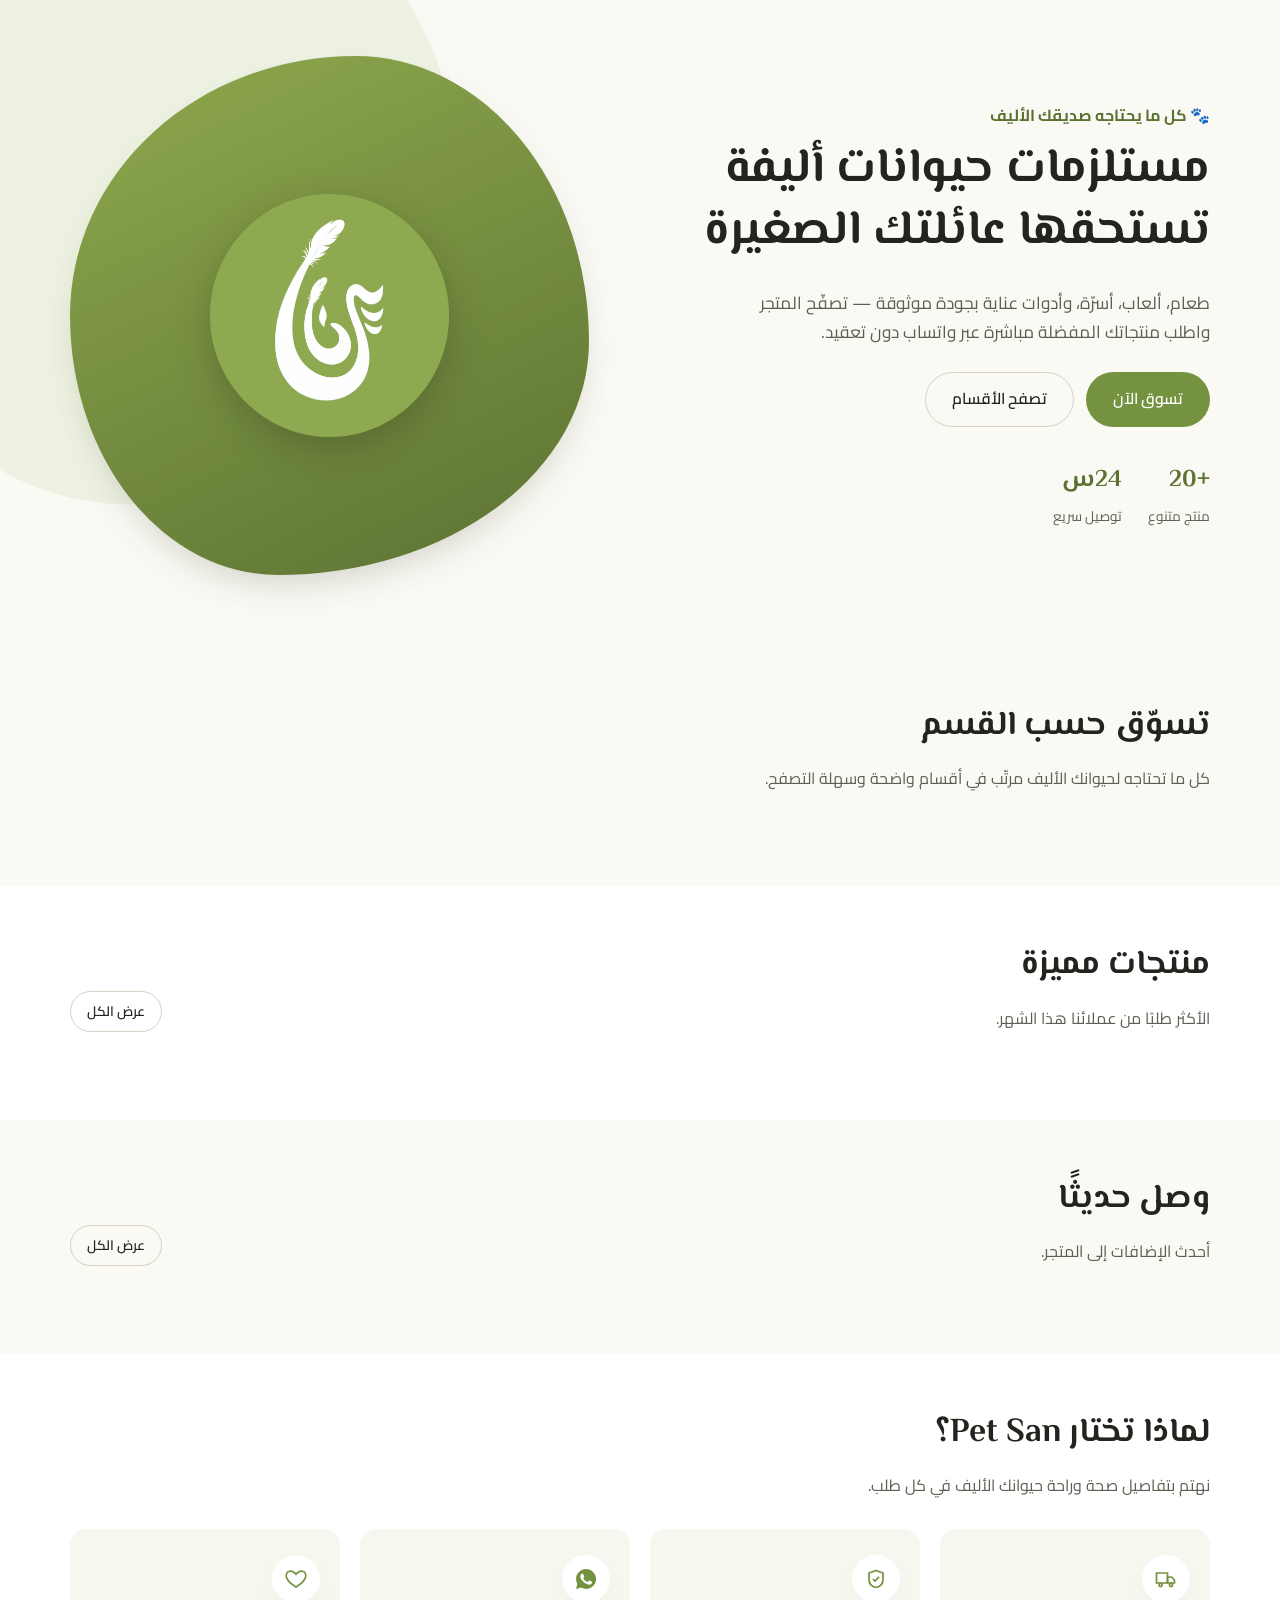
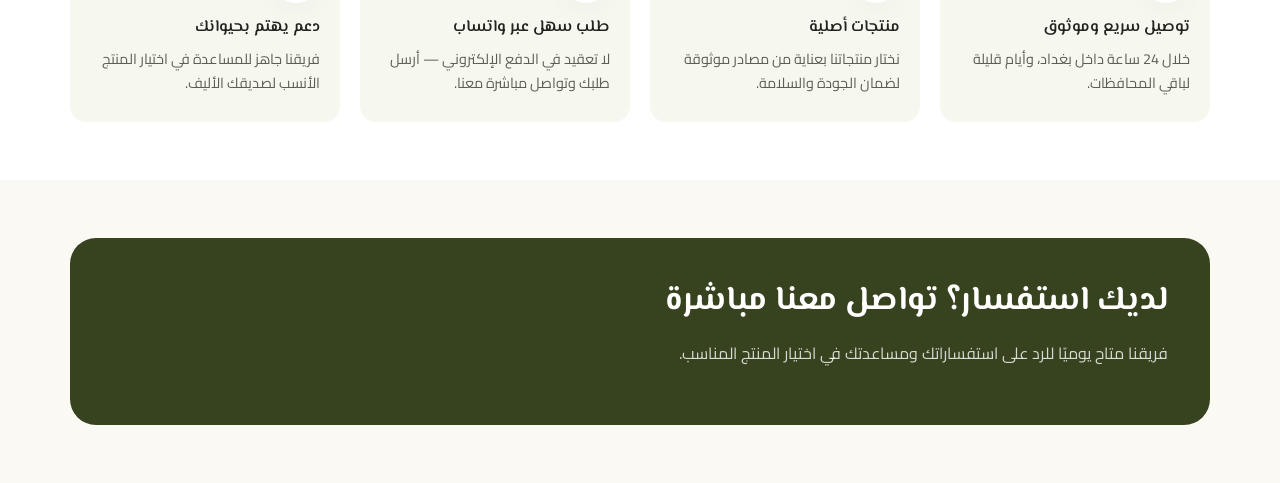
==== index.html @ 56d72797 "Update index.html" ====
<!DOCTYPE html>
<html lang="ar" dir="rtl">
<head>
<meta charset="UTF-8">
<meta name="viewport" content="width=device-width, initial-scale=1.0">
<title>سان ستور | متجر مستلزمات الحيوانات الأليفة</title>
<meta name="description" content="متجر عراقي لمستلزمات القطط والكلاب والطيور والأسماك — طلب سهل عبر واتساب وتوصيل سريع.">
<link rel="icon" href="assets/logo/logo.png">
<link rel="stylesheet" href="css/style.css?v=3">
</head>
<body>

<div id="site-header" data-active="home"></div>

<main>

  <!-- ============ Hero ============ -->
  <section class="hero">
    <div class="hero-blob"></div>
    <div class="container hero-inner">
      <div class="hero-copy">
        <div class="hero-eyebrow-free">🐾 كل ما يحتاجه صديقك الأليف</div>
        <h1>مستلزمات حيوانات أليفة تستحقها عائلتك الصغيرة</h1>
        <p>طعام، ألعاب، أسرّة، وأدوات عناية بجودة موثوقة — تصفّح المتجر واطلب منتجاتك المفضلة مباشرة عبر واتساب دون تعقيد.</p>
        <div class="hero-cta">
          <a href="products.html" class="btn btn-primary">تسوق الآن</a>
          <a href="#categories" class="btn btn-outline">تصفح الأقسام</a>
        </div>
        <div class="hero-trust">
         
          <div><strong>+20</strong><span>منتج متنوع</span></div>
          <div><strong>24س</strong><span>توصيل سريع</span></div>
        </div>
      </div>
       <div class="hero-art">
        <img src="assets/logo/logo.png" alt="شعار سان ستور">
      </div>
    </div>
  </section>


  <!-- ============ Categories ============ -->
  <section class="section" id="categories">
    <div class="container">
      <div class="section-head">
        <div>
          <h2>تسوّق حسب القسم</h2>
          <p>كل ما تحتاجه لحيوانك الأليف مرتّب في أقسام واضحة وسهلة التصفح.</p>
        </div>
      </div>
      <div class="cat-scroller" id="homeCategories"></div>
    </div>
  </section>

  <!-- ============ Featured products ============ -->
  <section class="section section-alt">
    <div class="container">
      <div class="section-head">
        <div>
          <h2>منتجات مميزة</h2>
          <p>الأكثر طلبًا من عملائنا هذا الشهر.</p>
        </div>
        <a href="products.html" class="btn btn-outline btn-sm">عرض الكل</a>
      </div>
      <div class="product-grid" id="featuredGrid"></div>
    </div>
  </section>

  <!-- ============ New products ============ -->
  <section class="section">
    <div class="container">
      <div class="section-head">
        <div>
          <h2>وصل حديثًا</h2>
          <p>أحدث الإضافات إلى المتجر.</p>
        </div>
        <a href="products.html" class="btn btn-outline btn-sm">عرض الكل</a>
      </div>
      <div class="product-grid" id="newGrid"></div>
    </div>
  </section>

  <!-- ============ Why choose us ============ -->
  <section class="section section-alt">
    <div class="container">
      <div class="section-head">
        <div>
          <h2>لماذا تختار Pet San؟</h2>
          <p>نهتم بتفاصيل صحة وراحة حيوانك الأليف في كل طلب.</p>
        </div>
      </div>
      <div class="feature-grid">
        <div class="feature-card">
          <div class="icon">__ICON_TRUCK__</div>
          <h3>توصيل سريع وموثوق</h3>
          <p>خلال 24 ساعة داخل بغداد، وأيام قليلة لباقي المحافظات.</p>
        </div>
        <div class="feature-card">
          <div class="icon">__ICON_SHIELD__</div>
          <h3>منتجات أصلية</h3>
          <p>نختار منتجاتنا بعناية من مصادر موثوقة لضمان الجودة والسلامة.</p>
        </div>
        <div class="feature-card">
          <div class="icon">__ICON_WHATSAPP__</div>
          <h3>طلب سهل عبر واتساب</h3>
          <p>لا تعقيد في الدفع الإلكتروني — أرسل طلبك وتواصل مباشرة معنا.</p>
        </div>
        <div class="feature-card">
          <div class="icon">__ICON_HEART__</div>
          <h3>دعم يهتم بحيوانك</h3>
          <p>فريقنا جاهز للمساعدة في اختيار المنتج الأنسب لصديقك الأليف.</p>
        </div>
      </div>
    </div>
  </section>

  <!-- ============ Contact band ============ -->
  <section class="section">
    <div class="container">
      <div class="contact-band" id="contactBand">
        <div>
          <h2>لديك استفسار؟ تواصل معنا مباشرة</h2>
          <p>فريقنا متاح يوميًا للرد على استفساراتك ومساعدتك في اختيار المنتج المناسب.</p>
        </div>
<div class="social-row" id="homeSocialRow" style="flex-wrap: wrap; justify-content: center; gap: 10px;"></div>      </div>
    </div>
  </section>

</main>

<div id="site-footer"></div>

<script src="js/config.js"></script>
<script src="js/icons.js"></script>
<script src="js/store.js?v=5"></script>
<script src="js/whatsapp.js?v=2"></script>
<script src="js/app.js?v=15"></script>
<script src="js/products.js"></script>
<script>
  // تعبئة أيقونات قسم "لماذا تختار وربيرة" ورابط التواصل السريع
  document.addEventListener("DOMContentLoaded", function () {
    document.querySelector(".feature-grid").innerHTML = document.querySelector(".feature-grid").innerHTML
      .replace("__ICON_TRUCK__", iconSvg("truck"))
      .replace("__ICON_SHIELD__", iconSvg("shield"))
      .replace("__ICON_WHATSAPP__", iconSvg("whatsapp"))
      .replace("__ICON_HEART__", iconSvg("heart"));

    const s = Store.getSettings();
    document.getElementById("homeSocialRow").innerHTML =
      '<a href="https://wa.me/' + whatsappDigitsOnly(s.whatsapp) + '" target="_blank" rel="noopener">' + iconSvg("whatsapp") + "واتساب</a>" +
    '<a href="' + s.instagram + '" target="_blank" rel="noopener">' + iconSvg("instagram") + 'انستقرام</a>' +
'<a href="https://www.tiktok.com/@pet.san1?_r=1&_t=ZS-99pvm9fFrNt" target="_blank" rel="noopener"><svg xmlns="http://www.w3.org/2000/svg" width="18" height="18" viewBox="0 0 448 512" fill="currentColor" style="margin-left: 8px;"><path d="M448,209.91a210.06,210.06,0,0,1-122.77-39.25V349.38A162.55,162.55,0,1,1,185,188.31V278.2a74.62,74.62,0,1,0,52.23,71.18V0l88,0a121.18,121.18,0,0,0,1.86,22.17h0A122.18,122.18,0,0,0,381,102.39a121.43,121.43,0,0,0,67,20.14Z"/></svg>تيك توك</a>';
  });
</script>
</body>
</html>
---- css/style.css ----
/* ==========================================================================
   وربيرة | متجر مستلزمات الحيوانات الأليفة — Stylesheet
   ========================================================================== */

@import url('https://fonts.googleapis.com/css2?family=El+Messiri:wght@400;500;600;700&family=Cairo:wght@400;500;600;700&display=swap');

:root {
  /* Brand palette, drawn from the logo */
  --olive-900: #37421f;
  --olive-700: #5c7233;
  --olive-600: #74923f;
  --olive-500: #8fa94d;
  --olive-400: #a9c06e;
  --olive-100: #eef2e2;
  --olive-50:  #f6f8ef;

  --sand-500: #c99a4b;   /* secondary accent — used sparingly for badges */
  --sand-100: #f7ecd9;

  --cream: #faf9f4;
  --white: #ffffff;

  --ink-900: #22241d;    /* headings / primary text */
  --ink-600: #5c5f52;    /* secondary text */
  --ink-300: #9a9d8f;    /* placeholder / muted */

  --line: #e6e5d8;
  --line-strong: #d3d2c2;

  --danger: #b3492f;
  --danger-bg: #f7e9e4;

  --radius-lg: 26px;
  --radius-md: 16px;
  --radius-sm: 10px;
  --radius-pill: 999px;

  --shadow-soft: 0 10px 30px -18px rgba(34, 36, 29, 0.35);
  --shadow-lift: 0 16px 40px -16px rgba(55, 66, 31, 0.28);

  --font-display: 'El Messiri', 'Tajawal', sans-serif;
  --font-body: 'Cairo', 'Tajawal', sans-serif;

  --container: 1180px;
}

* { box-sizing: border-box; }
html { scroll-behavior: smooth; }

body {
  margin: 0;
  font-family: var(--font-body);
  color: var(--ink-900);
  background: var(--cream);
  line-height: 1.7;
  -webkit-font-smoothing: antialiased;
}

img { max-width: 100%; display: block; }

h1, h2, h3, h4 {
  font-family: var(--font-display);
  color: var(--ink-900);
  margin: 0 0 .5em;
  line-height: 1.3;
}

h1 { font-size: clamp(2rem, 4vw, 3rem); font-weight: 700; }
h2 { font-size: clamp(1.5rem, 3vw, 2.1rem); font-weight: 700; }
h3 { font-size: 1.25rem; font-weight: 600; }

p { margin: 0 0 1em; color: var(--ink-600); }

a { color: inherit; text-decoration: none; }

button { font-family: inherit; cursor: pointer; }

:focus-visible {
  outline: 3px solid var(--olive-400);
  outline-offset: 2px;
}

.container {
  max-width: var(--container);
  margin-inline: auto;
  padding-inline: 20px;
}

.visually-hidden {
  position: absolute; width: 1px; height: 1px;
  overflow: hidden; clip: rect(0 0 0 0); white-space: nowrap;
}

/* ---------- Buttons ---------- */
.btn {
  display: inline-flex; align-items: center; justify-content: center; gap: 8px;
  padding: 13px 26px;
  border-radius: var(--radius-pill);
  border: 1px solid transparent;
  font-weight: 600; font-size: .98rem;
  transition: transform .15s ease, box-shadow .15s ease, background .15s ease;
}
.btn-primary { background: var(--olive-600); color: var(--white); }
.btn-primary:hover { background: var(--olive-700); box-shadow: var(--shadow-lift); transform: translateY(-1px); }
.btn-outline { background: transparent; border-color: var(--line-strong); color: var(--ink-900); }
.btn-outline:hover { border-color: var(--olive-600); color: var(--olive-700); }
.btn-whatsapp { background: var(--ink-900); color: var(--white); }
.btn-whatsapp:hover { background: var(--olive-700); }
.btn-sm { padding: 8px 16px; font-size: .85rem; }
.btn-block { width: 100%; }
.btn:disabled { opacity: .5; cursor: not-allowed; transform: none !important; box-shadow: none !important; }
.btn svg { width: 18px; height: 18px; flex-shrink: 0; }

.btn-icon {
  display: inline-flex; align-items: center; justify-content: center;
  width: 40px; height: 40px; border-radius: 50%;
  background: var(--olive-100); color: var(--olive-700);
  transition: background .15s ease;
}
.btn-icon:hover { background: var(--olive-500); color: var(--white); }
.btn-icon svg { width: 19px; height: 19px; }

/* ---------- Header ---------- */
/* ---------- Header ---------- */
#site-header {
  position: sticky; top: 0; z-index: 50;
}
.site-header {
  background: rgba(250, 249, 244, .92);
  backdrop-filter: blur(8px);
  border-bottom: 1px solid var(--line);
}
.header-inner {
  display: flex; align-items: center; justify-content: space-between;
  padding-block: 14px; gap: 20px;
}
.brand { display: flex; align-items: center; gap: 10px; }
.brand img { width: 44px; height: 44px; border-radius: 50%; }
.brand-name { font-family: var(--font-display); font-size: 1.3rem; font-weight: 700; }
.brand-name span { display: block; font-family: var(--font-body); font-size: .68rem; font-weight: 500; color: var(--ink-600); }

.main-nav { display: flex; align-items: center; gap: 4px; }
.main-nav a {
  padding: 10px 14px; border-radius: var(--radius-pill); font-weight: 600; font-size: .95rem; color: var(--ink-600);
  transition: background .15s ease, color .15s ease;
}
.main-nav a:hover, .main-nav a.active { background: var(--olive-100); color: var(--olive-700); }

.header-actions { display: flex; align-items: center; gap: 8px; }
.cart-link { position: relative; }
.cart-count {
  position: absolute; top: -4px; left: -4px;
  background: var(--sand-500); color: var(--white);
  font-size: .68rem; font-weight: 700; line-height: 1;
  min-width: 18px; height: 18px; border-radius: 50%;
  display: flex; align-items: center; justify-content: center;
  padding: 0 3px;
}
.admin-link { opacity: .55; }
.admin-link:hover { opacity: 1; }

.nav-toggle {
  display: none; width: 42px; height: 42px; border-radius: 50%;
  background: var(--olive-100); border: none; align-items: center; justify-content: center;
}
.nav-toggle svg { width: 20px; height: 20px; color: var(--olive-700); }

/* ---------- Hero ---------- */
.hero {
  position: relative; overflow: hidden;
  padding-block: 56px 72px;
}
.hero-blob {
  position: absolute; inset-inline-end: -12%; top: -18%;
  width: 620px; height: 620px;
  background: var(--olive-100);
  border-radius: 62% 38% 55% 45% / 48% 55% 45% 52%;
  z-index: 0;
}
.hero-inner {
  position: relative; z-index: 1;
  display: grid; grid-template-columns: 1.05fr .95fr; gap: 48px; align-items: center;
}
.hero-eyebrow-free { color: var(--olive-700); font-weight: 700; margin-bottom: 10px; }
.hero-copy p { font-size: 1.08rem; max-width: 46ch; }
.hero-cta { display: flex; gap: 12px; margin-top: 26px; flex-wrap: wrap; }
.hero-trust { display: flex; gap: 26px; margin-top: 34px; flex-wrap: wrap; }
.hero-trust div strong { display: block; font-family: var(--font-display); font-size: 1.5rem; color: var(--olive-700); }
.hero-trust div span { font-size: .85rem; color: var(--ink-600); }

.hero-art {
  position: relative;
  aspect-ratio: 1 / 1;
  border-radius: 55% 45% 60% 40% / 50% 55% 45% 50%;
  background: linear-gradient(155deg, var(--olive-500), var(--olive-700));
  display: flex; align-items: center; justify-content: center;
  box-shadow: var(--shadow-lift);
}
.hero-art img { width: 46%; filter: drop-shadow(0 12px 18px rgba(0,0,0,.18)); }

/* ---------- Section shells ---------- */
.section { padding-block: 58px; }
.section-head {
  display: flex; align-items: flex-end; justify-content: space-between; gap: 20px;
  margin-bottom: 30px; flex-wrap: wrap;
}
.section-head p { margin: 0; max-width: 50ch; }
.section-alt { background: var(--white); }

/* ---------- Category chips ---------- */
.cat-scroller {
  display: flex; gap: 14px; overflow-x: auto; padding-bottom: 6px;
  scrollbar-width: none;
}
.cat-scroller::-webkit-scrollbar { display: none; }
.cat-chip {
  flex: 0 0 auto;
  display: flex; flex-direction: column; align-items: center; gap: 10px;
  width: 118px; padding: 18px 12px;
  background: var(--white); border: 1px solid var(--line); border-radius: var(--radius-md);
  text-align: center; transition: border-color .15s ease, transform .15s ease;
}
.cat-chip:hover { border-color: var(--olive-500); transform: translateY(-2px); }
.cat-chip .cat-icon {
  width: 52px; height: 52px; border-radius: 50%;
  background: var(--olive-100); display: flex; align-items: center; justify-content: center;
}
.cat-chip .cat-icon svg { width: 26px; height: 26px; color: var(--olive-700); }
.cat-chip span.name { font-weight: 600; font-size: .88rem; }

.filter-chip {
  padding: 9px 18px; border-radius: var(--radius-pill); border: 1px solid var(--line-strong);
  background: var(--white); font-weight: 600; font-size: .88rem; color: var(--ink-600);
  white-space: nowrap;
}
.filter-chip.active, .filter-chip:hover { background: var(--olive-600); border-color: var(--olive-600); color: var(--white); }

/* ---------- Product grid & cards ---------- */
.product-grid {
  display: grid; gap: 22px;
  grid-template-columns: repeat(auto-fill, minmax(230px, 1fr));
}
.product-card {
  background: var(--white); border: 1px solid var(--line); border-radius: var(--radius-md);
  overflow: hidden; display: flex; flex-direction: column;
  transition: border-color .15s ease, box-shadow .15s ease;
}
.product-card:hover { border-color: var(--olive-400); box-shadow: var(--shadow-soft); }
.product-media {
  position: relative; aspect-ratio: 4/3; background: var(--olive-50);
  display: flex; align-items: center; justify-content: center; overflow: hidden;
}
.product-media img { width: 100%; height: 100%; object-fit: cover; }
.product-media .placeholder-icon { width: 42%; color: var(--olive-500); }
.badge {
  position: absolute; top: 10px; inset-inline-start: 10px;
  font-size: .72rem; font-weight: 700; padding: 5px 11px; border-radius: var(--radius-pill);
}
.badge-new { background: var(--olive-600); color: var(--white); }
.badge-featured { background: var(--sand-500); color: var(--white); }
.badge-out { position: static; margin-inline-start: 8px; background: var(--danger-bg); color: var(--danger); }

.product-body { padding: 16px; display: flex; flex-direction: column; gap: 8px; flex: 1; }
.product-cat { font-size: .76rem; color: var(--olive-700); font-weight: 700; }
.product-name { font-weight: 700; font-size: 1.02rem; }
.product-name a:hover { color: var(--olive-700); }
.product-desc { font-size: .87rem; color: var(--ink-600); flex: 1; }
.product-foot { display: flex; align-items: center; justify-content: space-between; margin-top: 6px; }
.price { font-family: var(--font-display); font-weight: 700; font-size: 1.15rem; color: var(--ink-900); }
.price small { font-size: .7rem; font-weight: 500; color: var(--ink-600); }
.product-actions { display: flex; gap: 8px; margin-top: 10px; }
.stock-line { font-size: .8rem; color: var(--ink-600); display: flex; align-items: center; gap: 6px; }
.dot { width: 8px; height: 8px; border-radius: 50%; background: var(--olive-500); }
.dot.dot-out { background: var(--danger); }

/* ---------- Why-us / trust ---------- */
.feature-grid { display: grid; grid-template-columns: repeat(4, 1fr); gap: 20px; }
.feature-card {
  background: var(--olive-50); border-radius: var(--radius-md); padding: 26px 20px;
}
.feature-card .icon {
  width: 48px; height: 48px; border-radius: 50%; background: var(--white);
  display: flex; align-items: center; justify-content: center; margin-bottom: 14px;
  box-shadow: var(--shadow-soft);
}
.feature-card .icon svg { width: 24px; height: 24px; color: var(--olive-600); }
.feature-card h3 { font-size: 1.02rem; }
.feature-card p { font-size: .9rem; margin: 0; }

/* ---------- Contact / social band ---------- */
.contact-band {
  background: var(--olive-900); color: var(--white); border-radius: var(--radius-lg);
  padding: 42px; display: grid; grid-template-columns: 1.2fr 1fr; gap: 30px; align-items: center;
}
.contact-band h2, .contact-band p { color: var(--white); }
.contact-band p { color: rgba(255,255,255,.8); }
.social-row { display: flex; gap: 12px; }
.social-row a {
  display: flex; align-items: center; gap: 10px; padding: 12px 20px;
  background: rgba(255,255,255,.12); border-radius: var(--radius-pill); font-weight: 600;
}
.social-row a:hover { background: rgba(255,255,255,.22); }
.social-row svg { width: 20px; height: 20px; }

/* ---------- Footer ---------- */
.site-footer { background: var(--ink-900); color: rgba(255,255,255,.7); padding-block: 50px 24px; margin-top: 60px; }
.footer-grid { display: grid; grid-template-columns: 1.4fr 1fr 1fr 1.2fr; gap: 32px; }
.footer-brand { display: flex; align-items: center; gap: 10px; margin-bottom: 12px; }
.footer-brand img { width: 38px; height: 38px; border-radius: 50%; }
.footer-brand strong { color: var(--white); font-family: var(--font-display); font-size: 1.1rem; }
.site-footer h4 { color: var(--white); font-size: .95rem; margin-bottom: 14px; }
.site-footer ul { list-style: none; margin: 0; padding: 0; display: flex; flex-direction: column; gap: 9px; font-size: .9rem; }
.site-footer ul a:hover { color: var(--white); }
.footer-bottom {
  margin-top: 40px; padding-top: 20px; border-top: 1px solid rgba(255,255,255,.12);
  display: flex; justify-content: space-between; font-size: .82rem; flex-wrap: wrap; gap: 10px;
}

/* ---------- Page header (inner pages) ---------- */
.page-header { padding-block: 40px 20px; }
.page-header p { max-width: 60ch; }
.breadcrumb { font-size: .85rem; color: var(--ink-600); margin-bottom: 10px; }
.breadcrumb a:hover { color: var(--olive-700); }

/* ---------- Shop toolbar ---------- */
.shop-layout { display: grid; grid-template-columns: 260px 1fr; gap: 30px; align-items: start; }
.shop-toolbar {
  display: flex; gap: 12px; margin-bottom: 24px; flex-wrap: wrap; align-items: center;
}
.search-box {
  position: relative; flex: 1; min-width: 220px;
}
.search-box input {
  width: 100%; padding: 12px 44px 12px 16px; border-radius: var(--radius-pill);
  border: 1px solid var(--line-strong); background: var(--white); font-family: inherit; font-size: .92rem;
}
.search-box svg { position: absolute; inset-inline-end: 15px; top: 50%; transform: translateY(-50%); width: 18px; height: 18px; color: var(--ink-300); }
.sort-select {
  padding: 12px 16px; border-radius: var(--radius-pill); border: 1px solid var(--line-strong);
  background: var(--white); font-family: inherit; font-weight: 600; font-size: .88rem;
}
.filter-panel {
  background: var(--white); border: 1px solid var(--line); border-radius: var(--radius-md); padding: 20px;
  display: flex; flex-direction: column; gap: 22px;
}
.filter-panel h4 { font-size: .95rem; margin-bottom: 12px; }
.filter-panel .cat-list { display: flex; flex-direction: column; gap: 6px; }
.filter-panel .cat-list button {
  text-align: start; padding: 9px 12px; border-radius: var(--radius-sm); border: none; background: none;
  font-family: inherit; font-size: .9rem; color: var(--ink-600); font-weight: 600;
}
.filter-panel .cat-list button.active, .filter-panel .cat-list button:hover { background: var(--olive-100); color: var(--olive-700); }
.range-row { display: flex; align-items: center; gap: 8px; }
.range-row input[type="number"] {
  width: 100%; padding: 9px 10px; border-radius: var(--radius-sm); border: 1px solid var(--line-strong); font-family: inherit;
}
.empty-state { text-align: center; padding: 60px 20px; color: var(--ink-600); }
.empty-state svg { width: 60px; height: 60px; color: var(--olive-300, var(--olive-400)); margin-bottom: 14px; }

/* ---------- Product detail ---------- */
.detail-grid { display: grid; grid-template-columns: 1fr 1fr; gap: 46px; align-items: flex-start; }
.detail-media {
  aspect-ratio: 1/1; background: var(--olive-50); border-radius: var(--radius-lg);
  display: flex; align-items: center; justify-content: center; overflow: hidden; position: relative;
}
.detail-media img { width: 100%; height: 100%; object-fit: cover; }
.detail-media .placeholder-icon { width: 34%; color: var(--olive-500); }
.detail-info .product-cat { display: inline-block; background: var(--olive-100); padding: 5px 12px; border-radius: var(--radius-pill); }
.detail-price { font-family: var(--font-display); font-size: 2rem; font-weight: 700; margin-block: 14px; }
.qty-stepper { display: flex; align-items: center; gap: 0; border: 1px solid var(--line-strong); border-radius: var(--radius-pill); width: fit-content; }
.qty-stepper button { width: 42px; height: 42px; background: none; border: none; font-size: 1.2rem; color: var(--olive-700); }
.qty-stepper input { width: 46px; border: none; background: none; text-align: center; font-family: inherit; font-weight: 700; font-size: 1rem; }
.detail-actions { display: flex; gap: 10px; margin-top: 22px; flex-wrap: wrap; }
.detail-meta { margin-top: 26px; border-top: 1px solid var(--line); padding-top: 18px; display: flex; flex-direction: column; gap: 8px; font-size: .92rem; }

/* ---------- Cart ---------- */
.cart-layout { display: grid; grid-template-columns: 1fr 340px; gap: 30px; align-items: flex-start; }
.cart-item {
  display: grid; grid-template-columns: 76px 1fr auto auto; gap: 16px; align-items: center;
  padding: 16px; background: var(--white); border: 1px solid var(--line); border-radius: var(--radius-md); margin-bottom: 14px;
}
.cart-item img, .cart-item .placeholder-icon-wrap { width: 76px; height: 76px; border-radius: var(--radius-sm); object-fit: cover; background: var(--olive-50); display: flex; align-items: center; justify-content: center; }
.cart-item .placeholder-icon-wrap svg { width: 40%; color: var(--olive-500); }
.cart-item h4 { margin: 0 0 4px; font-size: .96rem; }
.cart-item .unit-price { font-size: .85rem; color: var(--ink-600); }
.cart-item .remove-btn { color: var(--danger); font-size: .82rem; font-weight: 600; margin-top: 6px; }
.summary-card { background: var(--white); border: 1px solid var(--line); border-radius: var(--radius-md); padding: 22px; position: sticky; top: 90px; }
.summary-row { display: flex; justify-content: space-between; padding-block: 8px; font-size: .95rem; }
.summary-row.total { border-top: 1px solid var(--line); margin-top: 8px; padding-top: 14px; font-weight: 700; font-size: 1.1rem; }
.summary-row.total span:last-child { font-family: var(--font-display); color: var(--olive-700); }

/* ---------- Forms ---------- */
.form-card { background: var(--white); border: 1px solid var(--line); border-radius: var(--radius-lg); padding: 34px; max-width: 460px; margin-inline: auto; }
.field { margin-bottom: 16px; }
.field label { display: block; font-weight: 600; font-size: .88rem; margin-bottom: 6px; }
.field input, .field select, .field textarea {
  width: 100%; padding: 12px 14px; border-radius: var(--radius-sm); border: 1px solid var(--line-strong);
  font-family: inherit; font-size: .95rem; background: var(--white);
}
.field textarea { resize: vertical; min-height: 90px; }
.field-hint { font-size: .78rem; color: var(--ink-300); margin-top: 4px; }
.form-error { background: var(--danger-bg); color: var(--danger); padding: 10px 14px; border-radius: var(--radius-sm); font-size: .88rem; margin-bottom: 14px; display: none; }
.checkbox-row { display: flex; align-items: center; gap: 8px; }
.checkbox-row input { width: auto; }

/* ---------- Admin ---------- */
.admin-shell { display: grid; grid-template-columns: 240px 1fr; min-height: 100vh; }
.admin-sidebar { background: var(--ink-900); color: rgba(255,255,255,.75); padding: 22px 16px; display: flex; flex-direction: column; }
.admin-sidebar .brand-name, .admin-sidebar .brand-name span { color: var(--white); }
.admin-sidebar .brand { margin-bottom: 30px; padding-inline: 8px; }
.admin-nav { display: flex; flex-direction: column; gap: 4px; flex: 1; }
.admin-nav button, .admin-nav a {
  display: flex; align-items: center; gap: 10px; padding: 11px 14px; border-radius: var(--radius-sm);
  background: none; border: none; color: inherit; font-family: inherit; font-weight: 600; font-size: .92rem; text-align: start;
}
.admin-nav button.active, .admin-nav button:hover, .admin-nav a:hover { background: rgba(255,255,255,.1); color: var(--white); }
.admin-nav svg { width: 18px; height: 18px; }
.admin-logout { margin-top: auto; padding-top: 16px; border-top: 1px solid rgba(255,255,255,.12); }

.admin-main { padding: 30px 34px; }
.admin-topbar { display: flex; align-items: center; justify-content: space-between; margin-bottom: 26px; }
.admin-stats { display: grid; grid-template-columns: repeat(4, 1fr); gap: 18px; margin-bottom: 30px; }
.stat-card { background: var(--white); border: 1px solid var(--line); border-radius: var(--radius-md); padding: 20px; }
.stat-card .num { font-family: var(--font-display); font-size: 1.8rem; font-weight: 700; color: var(--olive-700); }
.stat-card .label { font-size: .85rem; color: var(--ink-600); }

.admin-panel { background: var(--white); border: 1px solid var(--line); border-radius: var(--radius-md); padding: 22px; margin-bottom: 24px; }
.panel-head { display: flex; align-items: center; justify-content: space-between; margin-bottom: 18px; gap: 12px; flex-wrap: wrap; }

.admin-table { width: 100%; border-collapse: collapse; font-size: .9rem; }
.admin-table th, .admin-table td { padding: 12px 10px; text-align: start; border-bottom: 1px solid var(--line); }
.admin-table th { color: var(--ink-600); font-weight: 700; font-size: .8rem; }
.admin-table img { width: 42px; height: 42px; border-radius: 8px; object-fit: cover; background: var(--olive-50); }
.admin-table .row-actions { display: flex; gap: 6px; }
.pill { display: inline-flex; padding: 4px 11px; border-radius: var(--radius-pill); font-size: .75rem; font-weight: 700; }
.pill-ok { background: var(--olive-100); color: var(--olive-700); }
.pill-off { background: var(--danger-bg); color: var(--danger); }

.modal-overlay {
  position: fixed; inset: 0; background: rgba(34,36,29,.5); display: none; align-items: center; justify-content: center;
  padding: 20px; z-index: 100;
}
.modal-overlay.open { display: flex; }
.modal-card {
  background: var(--white); border-radius: var(--radius-lg); padding: 28px; width: 100%; max-width: 520px;
  max-height: 88vh; overflow-y: auto;
}
.modal-head { display: flex; justify-content: space-between; align-items: center; margin-bottom: 18px; }
.close-modal { width: 34px; height: 34px; border-radius: 50%; background: var(--olive-100); border: none; display: flex; align-items: center; justify-content: center; }
.image-upload { display: flex; align-items: center; gap: 14px; }
.image-upload .preview { width: 68px; height: 68px; border-radius: var(--radius-sm); background: var(--olive-50); display: flex; align-items: center; justify-content: center; overflow: hidden; }
.image-upload .preview img { width: 100%; height: 100%; object-fit: cover; }
.image-upload .preview svg { width: 40%; color: var(--olive-500); }

.toast {
  position: fixed; bottom: 26px; left: 50%; transform: translateX(-50%) translateY(12px);
  background: var(--ink-900); color: var(--white); padding: 13px 24px; border-radius: var(--radius-pill);
  font-weight: 600; font-size: .9rem; opacity: 0; pointer-events: none; transition: opacity .2s ease, transform .2s ease;
  z-index: 200; box-shadow: var(--shadow-lift);
}
.toast.show { opacity: 1; transform: translateX(-50%) translateY(0); }

.setup-note {
  background: var(--sand-100); border: 1px solid var(--sand-500); color: var(--olive-900);
  padding: 14px 18px; border-radius: var(--radius-md); font-size: .88rem; margin-bottom: 20px;
}

/* ---------- About page ---------- */
.about-hero { display: grid; grid-template-columns: 1fr 1fr; gap: 40px; align-items: center; }
.value-grid { display: grid; grid-template-columns: repeat(3, 1fr); gap: 20px; }

/* ---------- Mobile ---------- */
@media (max-width: 980px) {
  .hero-inner, .detail-grid, .about-hero { grid-template-columns: 1fr; }
  .hero-art { max-width: 380px; margin-inline: auto; order: -1; }
  .feature-grid { grid-template-columns: repeat(2, 1fr); }
  .contact-band { grid-template-columns: 1fr; padding: 30px; }
  .footer-grid { grid-template-columns: 1fr 1fr; }
  .shop-layout { grid-template-columns: 1fr; }
  .filter-panel { position: static; }
  .cart-layout { grid-template-columns: 1fr; }
  .summary-card { position: static; }
  .admin-shell { grid-template-columns: 1fr; }
  .admin-sidebar { display: none; }
  .admin-sidebar.open { display: flex; position: fixed; inset: 0; z-index: 80; width: 260px; height: 100vh; }
  .admin-stats { grid-template-columns: repeat(2, 1fr); }
  .value-grid { grid-template-columns: 1fr; }
}

@media (max-width: 720px) {
  .main-nav { display: none; }
  .nav-toggle { display: flex; }
  .main-nav.open {
    display: flex; flex-direction: column; position: absolute; top: 100%; inset-inline: 0;
    background: var(--white); border-bottom: 1px solid var(--line); padding: 10px 20px 18px; gap: 4px;
  }
  .header-inner { position: relative; }
  .feature-grid { grid-template-columns: 1fr; }
  .footer-grid { grid-template-columns: 1fr; gap: 26px; }
  .admin-main { padding: 20px 16px; }
  .admin-stats { grid-template-columns: 1fr 1fr; }
  .cart-item { grid-template-columns: 60px 1fr; grid-template-areas: "img name" "img actions"; }
  .cart-item img, .cart-item .placeholder-icon-wrap { grid-area: img; }
  .hero-cta .btn { flex: 1; }
}

/* ---------- Small admin helpers ---------- */
.admin-table-icon {
  width: 42px; height: 42px; border-radius: 8px; background: var(--olive-50);
  display: flex; align-items: center; justify-content: center;
}
.admin-table-icon svg { width: 55%; color: var(--olive-500); }

.icon-picker { display: grid; grid-template-columns: repeat(6, 1fr); gap: 8px; }
.icon-choice { position: relative; cursor: pointer; }
.icon-choice input { position: absolute; opacity: 0; }
.icon-choice span {
  display: flex; align-items: center; justify-content: center; height: 44px;
  border: 1px solid var(--line-strong); border-radius: var(--radius-sm); color: var(--ink-600);
}
.icon-choice span svg { width: 20px; height: 20px; }
.icon-choice input:checked + span { background: var(--olive-600); border-color: var(--olive-600); color: var(--white); }
@media (max-width: 980px) {
  #adminSidebarToggle { display: flex !important; }
}
/* تصغير قسم الشعار في شاشات الهواتف */
@media (max-width: 768px) {
  .hero-art {
    transform: scale(0.6) !important; /* تصغير الحجم بنسبة 40% */
    margin-top: -50px !important; /* سحب العناصر لتقليل الفراغ من الأعلى */
    margin-bottom: -50px !important; /* سحب العناصر لتقليل الفراغ من الأسفل */
  }
}
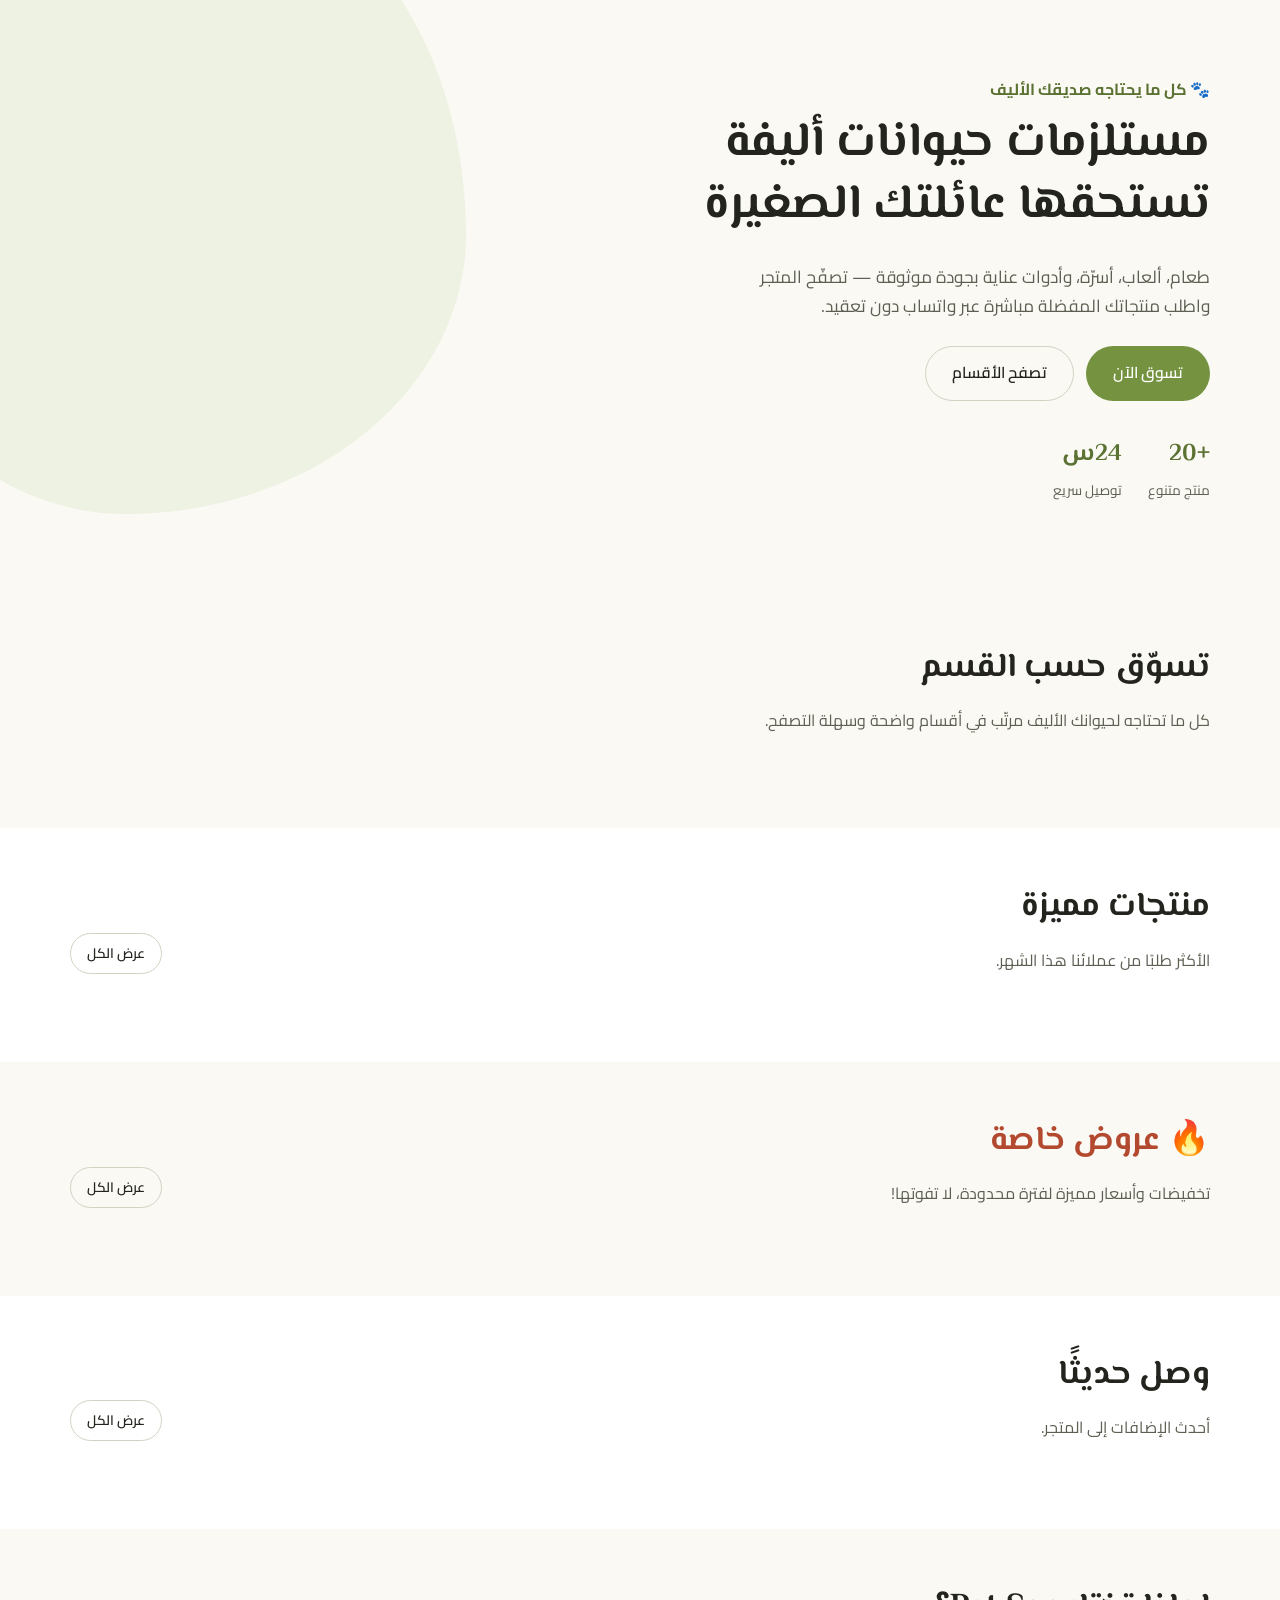
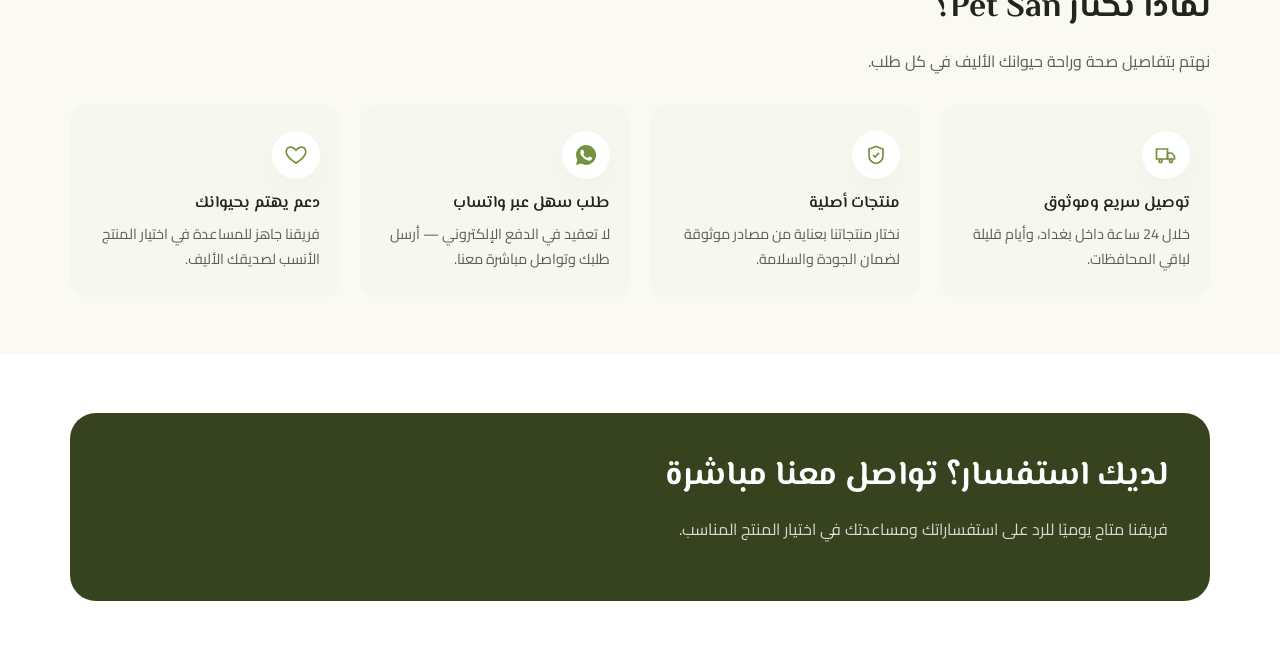
==== commit d9ea7dfa: "Add files via upload" ====
--- a/index.html
+++ b/index.html
@@ -1,20 +1,89 @@
 <!DOCTYPE html>
 <html lang="ar" dir="rtl">
 <head>
-<meta charset="UTF-8">
-<meta name="viewport" content="width=device-width, initial-scale=1.0">
-<title>سان ستور | متجر مستلزمات الحيوانات الأليفة</title>
-<meta name="description" content="متجر عراقي لمستلزمات القطط والكلاب والطيور والأسماك — طلب سهل عبر واتساب وتوصيل سريع.">
-<link rel="icon" href="assets/logo/logo.png">
-<link rel="stylesheet" href="css/style.css?v=3">
+  <meta name="viewport" content="width=device-width, initial-scale=1.0">
+  <meta charset="UTF-8">
+  <meta http-equiv="Cache-Control" content="no-cache, no-store, must-revalidate">
+  <meta http-equiv="Pragma" content="no-cache">
+  <meta http-equiv="Expires" content="0">
+  <title>سان ستور | متجر مستلزمات الحيوانات الأليفة</title>
+  <meta name="description" content="متجر عراقي لمستلزمات القطط والكلاب والطيور والأسماك — طلب سهل عبر واتساب وتوصيل سريع.">
+  <link rel="icon" href="assets/logo/logo.png">
+  <link rel="stylesheet" href="css/style.css?v=9">
+<style>
+  /* === التعديلات الجديدة === */
+  .product-media img, .product-media { border-radius: 12px !important; }
+  .product-card { border-radius: 14px !important; }
+
+  .hero-art { background: none !important; box-shadow: none !important; border-radius: 0 !important; }
+  .ads-slider-container {
+      position: relative; width: 100%; aspect-ratio: 16 / 9;
+      border-radius: var(--radius-lg, 16px); overflow: hidden;
+      box-shadow: var(--shadow-lift); background: var(--olive-50); display: flex;
+  }
+  .ads-slider-track { display: flex; width: 100%; height: 100%; transition: transform 0.4s ease-in-out; }
+  .ad-slide { flex: 0 0 100%; width: 100%; height: 100%; position: relative; }
+  .ad-slide img { width: 100%; height: 100%; object-fit: cover; }
+  .ads-dots { position: absolute; bottom: 12px; left: 50%; transform: translateX(-50%); display: flex; gap: 6px; z-index: 10; }
+  .ad-dot { width: 8px; height: 8px; border-radius: 50%; background: rgba(255,255,255,0.5); cursor: pointer; transition: background 0.3s, transform 0.3s; }
+  .ad-dot.active { background: var(--white, #fff); transform: scale(1.3); }
+  
+  .hero-art-default { position: relative; aspect-ratio: 1 / 1; border-radius: 55% 45% 60% 40% / 50% 55% 45% 50%; background: linear-gradient(155deg, var(--olive-500), var(--olive-700)); display: flex; align-items: center; justify-content: center; box-shadow: var(--shadow-lift); }
+  .hero-art-default img { width: 46%; filter: drop-shadow(0 12px 18px rgba(0,0,0,.18)); }
+
+  @media (max-width: 768px) {
+    .section { padding-block: 14px !important; }
+    .hero { padding-block: 16px 20px !important; }
+    .section-head { margin-bottom: 10px !important; }
+
+    .product-media {
+        aspect-ratio: 1 / 1 !important;
+        background: transparent !important;
+        margin-bottom: 6px !important;
+    }
+    .product-media img {
+        object-fit: contain !important;
+        padding: 4px !important;
+    }
+
+    .cat-chip { width: 95px !important; padding: 12px 8px !important; gap: 6px !important; }
+    .cat-chip .cat-icon { width: 62px !important; height: 62px !important; }
+    .cat-chip .cat-icon svg { width: 30px !important; height: 30px !important; }
+    .cat-chip span.name { font-size: 0.95rem !important; font-weight: 700 !important; }
+
+    .feature-grid { grid-template-columns: repeat(2, 1fr) !important; gap: 10px !important; }
+    .feature-grid h3 { font-size: 13px !important; margin-bottom: 5px !important; }
+    .feature-grid p { font-size: 11px !important; }
+    
+    .product-grid {
+      display: flex !important; flex-wrap: nowrap !important; overflow-x: auto !important; scroll-snap-type: x mandatory !important; scroll-behavior: smooth !important; padding-bottom: 15px !important; -webkit-overflow-scrolling: touch !important; scrollbar-width: none !important; 
+            align-items: stretch !important; /* توحيد ارتفاع البطاقات */
+      gap: 10px !important;
+    }
+    .product-grid::-webkit-scrollbar { display: none !important; }
+    
+    .product-grid .product-card {
+      flex: 0 0 calc(50% - 5px) !important;
+      max-width: none !important;
+      scroll-snap-align: start !important;
+      margin-left: 0 !important;
+      display: block !important; /* إلغاء الفليكس الداخلي لتبقى مضغوطة */
+      height: auto !important;
+    }
+    
+    #shopGrid { display: grid !important; grid-template-columns: repeat(2, 1fr) !important; gap: 10px !important; align-items: flex-start !important; }
+    #shopGrid .product-card { flex: unset !important; margin-left: 0 !important; max-width: none !important; height: auto !important; display: block !important; }
+
+    .product-card { min-width: 0 !important; padding: 8px !important; }
+    .product-card .product-desc { display: none !important; } 
+  }
+</style>
 </head>
 <body>
 
 <div id="site-header" data-active="home"></div>
 
 <main>
-
-  <!-- ============ Hero ============ -->
   <section class="hero">
     <div class="hero-blob"></div>
     <div class="container hero-inner">
@@ -27,19 +96,14 @@
           <a href="#categories" class="btn btn-outline">تصفح الأقسام</a>
         </div>
         <div class="hero-trust">
-         
           <div><strong>+20</strong><span>منتج متنوع</span></div>
           <div><strong>24س</strong><span>توصيل سريع</span></div>
         </div>
       </div>
-       <div class="hero-art">
-        <img src="assets/logo/logo.png" alt="شعار سان ستور">
-      </div>
-    </div>
-  </section>
-
-
-  <!-- ============ Categories ============ -->
+       <div class="hero-art" id="heroAdsContainer"></div>
+    </div>
+  </section>
+
   <section class="section" id="categories">
     <div class="container">
       <div class="section-head">
@@ -52,7 +116,6 @@
     </div>
   </section>
 
-  <!-- ============ Featured products ============ -->
   <section class="section section-alt">
     <div class="container">
       <div class="section-head">
@@ -60,28 +123,39 @@
           <h2>منتجات مميزة</h2>
           <p>الأكثر طلبًا من عملائنا هذا الشهر.</p>
         </div>
-        <a href="products.html" class="btn btn-outline btn-sm">عرض الكل</a>
+        <a href="products.html?filter=featured" class="btn btn-outline btn-sm">عرض الكل</a>
       </div>
       <div class="product-grid" id="featuredGrid"></div>
     </div>
   </section>
 
-  <!-- ============ New products ============ -->
   <section class="section">
+    <div class="container">
+      <div class="section-head">
+        <div>
+          <h2 style="color: var(--danger);">🔥 عروض خاصة</h2>
+          <p>تخفيضات وأسعار مميزة لفترة محدودة، لا تفوتها!</p>
+        </div>
+        <a href="products.html?filter=offer" class="btn btn-outline btn-sm">عرض الكل</a>
+      </div>
+      <div class="product-grid" id="offerGrid"></div>
+    </div>
+  </section>
+
+  <section class="section section-alt">
     <div class="container">
       <div class="section-head">
         <div>
           <h2>وصل حديثًا</h2>
           <p>أحدث الإضافات إلى المتجر.</p>
         </div>
-        <a href="products.html" class="btn btn-outline btn-sm">عرض الكل</a>
+        <a href="products.html?filter=new" class="btn btn-outline btn-sm">عرض الكل</a>
       </div>
       <div class="product-grid" id="newGrid"></div>
     </div>
   </section>
 
-  <!-- ============ Why choose us ============ -->
-  <section class="section section-alt">
+  <section class="section">
     <div class="container">
       <div class="section-head">
         <div>
@@ -114,30 +188,28 @@
     </div>
   </section>
 
-  <!-- ============ Contact band ============ -->
-  <section class="section">
+  <section class="section section-alt">
     <div class="container">
       <div class="contact-band" id="contactBand">
         <div>
           <h2>لديك استفسار؟ تواصل معنا مباشرة</h2>
           <p>فريقنا متاح يوميًا للرد على استفساراتك ومساعدتك في اختيار المنتج المناسب.</p>
         </div>
-<div class="social-row" id="homeSocialRow" style="flex-wrap: wrap; justify-content: center; gap: 10px;"></div>      </div>
-    </div>
-  </section>
-
+        <div class="social-row" id="homeSocialRow" style="flex-wrap: wrap; justify-content: center; gap: 10px;"></div>
+      </div>
+    </div>
+  </section>
 </main>
 
 <div id="site-footer"></div>
 
-<script src="js/config.js"></script>
-<script src="js/icons.js"></script>
-<script src="js/store.js?v=5"></script>
-<script src="js/whatsapp.js?v=2"></script>
-<script src="js/app.js?v=15"></script>
-<script src="js/products.js"></script>
+<script src="js/config.js?v=23"></script>
+<script src="js/icons.js?v=23"></script>
+<script src="js/store.js?v=23"></script>
+<script src="js/whatsapp.js?v=23"></script>
+<script src="js/app.js?v=23"></script>
+<script src="js/products.js?v=23"></script>
 <script>
-  // تعبئة أيقونات قسم "لماذا تختار وربيرة" ورابط التواصل السريع
   document.addEventListener("DOMContentLoaded", function () {
     document.querySelector(".feature-grid").innerHTML = document.querySelector(".feature-grid").innerHTML
       .replace("__ICON_TRUCK__", iconSvg("truck"))
@@ -148,8 +220,56 @@
     const s = Store.getSettings();
     document.getElementById("homeSocialRow").innerHTML =
       '<a href="https://wa.me/' + whatsappDigitsOnly(s.whatsapp) + '" target="_blank" rel="noopener">' + iconSvg("whatsapp") + "واتساب</a>" +
-    '<a href="' + s.instagram + '" target="_blank" rel="noopener">' + iconSvg("instagram") + 'انستقرام</a>' +
-'<a href="https://www.tiktok.com/@pet.san1?_r=1&_t=ZS-99pvm9fFrNt" target="_blank" rel="noopener"><svg xmlns="http://www.w3.org/2000/svg" width="18" height="18" viewBox="0 0 448 512" fill="currentColor" style="margin-left: 8px;"><path d="M448,209.91a210.06,210.06,0,0,1-122.77-39.25V349.38A162.55,162.55,0,1,1,185,188.31V278.2a74.62,74.62,0,1,0,52.23,71.18V0l88,0a121.18,121.18,0,0,0,1.86,22.17h0A122.18,122.18,0,0,0,381,102.39a121.43,121.43,0,0,0,67,20.14Z"/></svg>تيك توك</a>';
+      '<a href="' + s.instagram + '" target="_blank" rel="noopener">' + iconSvg("instagram") + 'انستقرام</a>' +
+      '<a href="https://www.tiktok.com/@pet.san1?_r=1&_t=ZS-99pvm9fFrNt" target="_blank" rel="noopener"><svg xmlns="http://www.w3.org/2000/svg" width="18" height="18" viewBox="0 0 448 512" fill="currentColor" style="margin-left: 8px;"><path d="M448,209.91a210.06,210.06,0,0,1-122.77-39.25V349.38A162.55,162.55,0,1,1,185,188.31V278.2a74.62,74.62,0,1,0,52.23,71.18V0l88,0a121.18,121.18,0,0,0,1.86,22.17h0A122.18,122.18,0,0,0,381,102.39a121.43,121.43,0,0,0,67,20.14Z"/></svg>تيك توك</a>';
+
+    const ads = Store.getAds().sort((a, b) => (a.order || 0) - (b.order || 0));
+    const heroArt = document.getElementById("heroAdsContainer");
+    
+    if (ads.length > 0) {
+        let trackHtml = '<div class="ads-slider-container"><div class="ads-slider-track" id="adsTrack">';
+        let dotsHtml = '<div class="ads-dots">';
+        
+        ads.forEach((ad, index) => {
+            const imgWrap = ad.link ? `<a href="${ad.link}" target="_blank" style="display:block;width:100%;height:100%;"><img src="${ad.image}"></a>` : `<img src="${ad.image}">`;
+            trackHtml += `<div class="ad-slide" data-index="${index}">${imgWrap}</div>`;
+            dotsHtml += `<div class="ad-dot ${index === 0 ? 'active' : ''}" data-target="${index}"></div>`;
+        });
+        
+        trackHtml += '</div>' + dotsHtml + '</div></div>';
+        heroArt.innerHTML = trackHtml;
+        
+        const track = document.getElementById("adsTrack");
+        const dots = document.querySelectorAll(".ad-dot");
+        let currentIndex = 0, slideInterval;
+        
+        function goToSlide(index) {
+            if(index < 0) index = ads.length - 1;
+            if(index >= ads.length) index = 0;
+            currentIndex = index;
+            track.style.transform = `translateX(${currentIndex * 100}%)`;
+            dots.forEach(d => d.classList.remove('active'));
+            if(dots[currentIndex]) dots[currentIndex].classList.add('active');
+        }
+        
+        function nextSlide() { goToSlide(currentIndex + 1); }
+        function startAutoSlide() { slideInterval = setInterval(nextSlide, 3500); }
+        function stopAutoSlide() { clearInterval(slideInterval); }
+        
+        dots.forEach(dot => {
+            dot.addEventListener("click", function() { stopAutoSlide(); goToSlide(parseInt(this.dataset.target)); startAutoSlide(); });
+        });
+        
+        startAutoSlide();
+        
+        let startX = 0, endX = 0;
+        track.addEventListener('touchstart', e => { stopAutoSlide(); startX = e.changedTouches[0].screenX; });
+        track.addEventListener('touchend', e => { 
+            endX = e.changedTouches[0].screenX; 
+            if (startX - endX > 50) nextSlide(); else if (endX - startX > 50) goToSlide(currentIndex - 1);
+            startAutoSlide();
+        });
+    } else { heroArt.innerHTML = '<div class="hero-art-default"><img src="assets/logo/logo.png" alt="شعار سان ستور"></div>'; }
   });
 </script>
 </body>
--- a/css/style.css
+++ b/css/style.css
@@ -26,6 +26,7 @@
 
   --line: #e6e5d8;
   --line-strong: #d3d2c2;
+  --border-table: #e2e8f0; /* لون مخصص لجداول لوحة التحكم */
 
   --danger: #b3492f;
   --danger-bg: #f7e9e4;
@@ -118,9 +119,9 @@
   transition: background .15s ease;
 }
 .btn-icon:hover { background: var(--olive-500); color: var(--white); }
+
 .btn-icon svg { width: 19px; height: 19px; }
 
-/* ---------- Header ---------- */
 /* ---------- Header ---------- */
 #site-header {
   position: sticky; top: 0; z-index: 50;
@@ -168,7 +169,7 @@
 /* ---------- Hero ---------- */
 .hero {
   position: relative; overflow: hidden;
-  padding-block: 56px 72px;
+  padding-block: 30px 40px; /* مساحات أقل وأكثر احترافية */
 }
 .hero-blob {
   position: absolute; inset-inline-end: -12%; top: -18%;
@@ -237,8 +238,8 @@
 
 /* ---------- Product grid & cards ---------- */
 .product-grid {
-  display: grid; gap: 22px;
-  grid-template-columns: repeat(auto-fill, minmax(230px, 1fr));
+  display: grid; gap: 16px;
+  grid-template-columns: repeat(auto-fill, minmax(170px, 1fr)); /* تصغير الحد الأدنى للعرض لزيادة عدد الأعمدة */
 }
 .product-card {
   background: var(--white); border: 1px solid var(--line); border-radius: var(--radius-md);
@@ -262,11 +263,15 @@
 
 .product-body { padding: 16px; display: flex; flex-direction: column; gap: 8px; flex: 1; }
 .product-cat { font-size: .76rem; color: var(--olive-700); font-weight: 700; }
-.product-name { font-weight: 700; font-size: 1.02rem; }
+.product-name {
+  font-weight: 700; font-size: 1.02rem;
+  display: -webkit-box; -webkit-line-clamp: 2; -webkit-box-orient: vertical;
+  overflow: hidden; min-height: 2.8em;
+}
 .product-name a:hover { color: var(--olive-700); }
 .product-desc { font-size: .87rem; color: var(--ink-600); flex: 1; }
 .product-foot { display: flex; align-items: center; justify-content: space-between; margin-top: 6px; }
-.price { font-family: var(--font-display); font-weight: 700; font-size: 1.15rem; color: var(--ink-900); }
+.price { font-family: var(--font-display); font-weight: 700; font-size: 1.15rem; color: var(--olive-700); }
 .price small { font-size: .7rem; font-weight: 500; color: var(--ink-600); }
 .product-actions { display: flex; gap: 8px; margin-top: 10px; }
 .stock-line { font-size: .8rem; color: var(--ink-600); display: flex; align-items: center; gap: 6px; }
@@ -427,23 +432,69 @@
 .admin-panel { background: var(--white); border: 1px solid var(--line); border-radius: var(--radius-md); padding: 22px; margin-bottom: 24px; }
 .panel-head { display: flex; align-items: center; justify-content: space-between; margin-bottom: 18px; gap: 12px; flex-wrap: wrap; }
 
-.admin-table { width: 100%; border-collapse: collapse; font-size: .9rem; }
-.admin-table th, .admin-table td { padding: 12px 10px; text-align: start; border-bottom: 1px solid var(--line); }
+/* -- تحسين جداول الإدارة وحل مشكلة الخطوط المتقطعة -- */
+.admin-table { 
+    width: 100%; 
+    border-collapse: collapse; 
+    border-spacing: 0;
+    font-size: .9rem; 
+}
+.admin-table th, .admin-table td { 
+    padding: 12px 10px; 
+    text-align: start; 
+    border-bottom: 1px solid var(--border-table); 
+}
 .admin-table th { color: var(--ink-600); font-weight: 700; font-size: .8rem; }
 .admin-table img { width: 42px; height: 42px; border-radius: 8px; object-fit: cover; background: var(--olive-50); }
-.admin-table .row-actions { display: flex; gap: 6px; }
+
+/* -- تحسين أزرار الإجراءات (تعديل/حذف) -- */
+.admin-table .row-actions { 
+    display: flex; 
+    gap: 8px; 
+    align-items: center;
+}
+.row-actions .btn-icon {
+    width: 38px;
+    height: 38px;
+    display: flex;
+    align-items: center;
+    justify-content: center;
+    border-radius: 8px;
+    border: 1px solid var(--line);
+    background-color: var(--white);
+    padding: 0;
+}
+.row-actions .btn-icon svg {
+    width: 20px;
+    height: 20px;
+    stroke-width: 2.2; /* يعالج مشكلة الخطوط المتقطعة للأيقونات */
+    stroke: currentColor;
+    fill: none;
+}
+.row-actions .btn-icon[title="حذف"] {
+    color: var(--danger);
+    background-color: var(--danger-bg);
+    border-color: #fecaca;
+}
+.row-actions .btn-icon[title="تعديل"] {
+    color: #3b82f6;
+    background-color: #eff6ff;
+    border-color: #bfdbfe;
+}
+
 .pill { display: inline-flex; padding: 4px 11px; border-radius: var(--radius-pill); font-size: .75rem; font-weight: 700; }
 .pill-ok { background: var(--olive-100); color: var(--olive-700); }
 .pill-off { background: var(--danger-bg); color: var(--danger); }
 
+/* -- النوافذ المنبثقة (المنتجات / الأقسام) وتوسيطها في كل الشاشات -- */
 .modal-overlay {
   position: fixed; inset: 0; background: rgba(34,36,29,.5); display: none; align-items: center; justify-content: center;
-  padding: 20px; z-index: 100;
+  padding: 15px; z-index: 100;
 }
 .modal-overlay.open { display: flex; }
 .modal-card {
-  background: var(--white); border-radius: var(--radius-lg); padding: 28px; width: 100%; max-width: 520px;
-  max-height: 88vh; overflow-y: auto;
+  background: var(--white); border-radius: var(--radius-lg); padding: 28px; width: 100%; max-width: 500px;
+  max-height: 90vh; overflow-y: auto; position: relative; margin: auto; box-sizing: border-box;
 }
 .modal-head { display: flex; justify-content: space-between; align-items: center; margin-bottom: 18px; }
 .close-modal { width: 34px; height: 34px; border-radius: 50%; background: var(--olive-100); border: none; display: flex; align-items: center; justify-content: center; }
@@ -469,11 +520,30 @@
 .about-hero { display: grid; grid-template-columns: 1fr 1fr; gap: 40px; align-items: center; }
 .value-grid { display: grid; grid-template-columns: repeat(3, 1fr); gap: 20px; }
 
-/* ---------- Mobile ---------- */
+/* ---------- Small admin helpers ---------- */
+.admin-table-icon {
+  width: 42px; height: 42px; border-radius: 8px; background: var(--olive-50);
+  display: flex; align-items: center; justify-content: center;
+}
+.admin-table-icon svg { width: 55%; color: var(--olive-500); }
+
+.icon-picker { display: grid; grid-template-columns: repeat(6, 1fr); gap: 8px; }
+.icon-choice { position: relative; cursor: pointer; }
+.icon-choice input { position: absolute; opacity: 0; }
+.icon-choice span {
+  display: flex; align-items: center; justify-content: center; height: 44px;
+  border: 1px solid var(--line-strong); border-radius: var(--radius-sm); color: var(--ink-600);
+}
+.icon-choice span svg { width: 20px; height: 20px; }
+.icon-choice input:checked + span { background: var(--olive-600); border-color: var(--olive-600); color: var(--white); }
+
+/* ==========================================================================
+   Mobile & Responsive (تم تجميعها هنا لضمان عملها بشكل مثالي)
+   ========================================================================== */
+
 @media (max-width: 980px) {
   .hero-inner, .detail-grid, .about-hero { grid-template-columns: 1fr; }
-  .hero-art { max-width: 380px; margin-inline: auto; order: -1; }
-  .feature-grid { grid-template-columns: repeat(2, 1fr); }
+.hero-art { max-width: 220px; margin-inline: auto; order: -1; margin-bottom: 20px; }  .feature-grid { grid-template-columns: repeat(2, 1fr); }
   .contact-band { grid-template-columns: 1fr; padding: 30px; }
   .footer-grid { grid-template-columns: 1fr 1fr; }
   .shop-layout { grid-template-columns: 1fr; }
@@ -485,6 +555,43 @@
   .admin-sidebar.open { display: flex; position: fixed; inset: 0; z-index: 80; width: 260px; height: 100vh; }
   .admin-stats { grid-template-columns: repeat(2, 1fr); }
   .value-grid { grid-template-columns: 1fr; }
+  #adminSidebarToggle { display: flex !important; }
+}
+
+@media (max-width: 768px) {
+  .hero-art {
+    max-width: 100%; /* السماح للإعلان بأخذ العرض الكامل للشاشة */
+    width: 100%;
+    margin-top: 10px;
+    margin-bottom: 15px;
+    transform: none;
+    aspect-ratio: auto; /* إلغاء التقييد المربع للإعلانات */
+  }
+
+  .hero-art-default {
+    max-width: 160px; /* الحفاظ على حجم الشعار صغيراً إذا لم تكن هناك إعلانات */
+    margin: 0 auto;
+    width: 100%;
+  }
+  .hero h1 { font-size: 1.6rem; } /* تصغير العنوان قليلاً ليناسب الشاشة */
+  .hero-copy p { font-size: 0.95rem; margin-bottom: 15px; }
+  .hero-trust { margin-top: 20px; }
+  
+  .feature-grid, .product-grid, .grid, .category-grid {
+    display: grid;
+    grid-template-columns: repeat(2, 1fr);
+    gap: 8px;
+  }
+  
+  .product-card {
+    min-width: 0;
+    padding: 10px;
+  }
+  
+  .product-card h3 { font-size: 13px; margin-bottom: 5px; }
+  .product-card p { font-size: 11px; line-height: 1.4; }
+  .product-card .price { font-size: 13px; margin: 8px 0; }
+  .product-card .btn-primary { padding: 6px; font-size: 11px; width: 100%; }
 }
 
 @media (max-width: 720px) {
@@ -496,38 +603,156 @@
   }
   .header-inner { position: relative; }
   .feature-grid { grid-template-columns: 1fr; }
-  .footer-grid { grid-template-columns: 1fr; gap: 26px; }
+  
+  /* إصلاح طول الفوتر في الهواتف بجعله عمودين لتوفير المساحة */
+  .footer-grid { 
+      grid-template-columns: 1fr 1fr; 
+      gap: 20px; 
+  }
+  /* جعل قسم اللوجو (الأول) وقسم التواصل (الأخير) يأخذان العرض كاملاً */
+  .footer-grid > div:first-child,
+  .footer-grid > div:last-child {
+      grid-column: span 2;
+  }
+  
   .admin-main { padding: 20px 16px; }
   .admin-stats { grid-template-columns: 1fr 1fr; }
   .cart-item { grid-template-columns: 60px 1fr; grid-template-areas: "img name" "img actions"; }
   .cart-item img, .cart-item .placeholder-icon-wrap { grid-area: img; }
   .hero-cta .btn { flex: 1; }
 }
-
-/* ---------- Small admin helpers ---------- */
-.admin-table-icon {
-  width: 42px; height: 42px; border-radius: 8px; background: var(--olive-50);
-  display: flex; align-items: center; justify-content: center;
-}
-.admin-table-icon svg { width: 55%; color: var(--olive-500); }
-
-.icon-picker { display: grid; grid-template-columns: repeat(6, 1fr); gap: 8px; }
-.icon-choice { position: relative; cursor: pointer; }
-.icon-choice input { position: absolute; opacity: 0; }
-.icon-choice span {
-  display: flex; align-items: center; justify-content: center; height: 44px;
-  border: 1px solid var(--line-strong); border-radius: var(--radius-sm); color: var(--ink-600);
-}
-.icon-choice span svg { width: 20px; height: 20px; }
-.icon-choice input:checked + span { background: var(--olive-600); border-color: var(--olive-600); color: var(--white); }
+/* ==========================================================================
+   الإصلاحات النهائية لأخطاء عرض الموبايل (القائمة الجانبية والمودال)
+   ========================================================================== */
+
+/* 1. إصلاح حجم أيقونات تسجيل الخروج والصفحة الرئيسية */
+.admin-logout svg {
+    width: 22px !important;
+    height: 22px !important;
+    flex-shrink: 0 !important;
+}
+
+.admin-logout a,
+.admin-logout button {
+    display: flex !important;
+    align-items: center !important;
+    gap: 10px !important;
+    padding: 12px 14px !important;
+    justify-content: flex-start !important;
+    color: inherit !important;
+    background: transparent !important;
+    border: none !important;
+    width: 100% !important;
+    text-align: right !important;
+    font-size: 0.92rem !important;
+}
+
+/* 2. إصلاح تمركز القائمة الجانبية لتبدأ من اليمين في الهواتف */
 @media (max-width: 980px) {
-  #adminSidebarToggle { display: flex !important; }
-}
-/* تصغير قسم الشعار في شاشات الهواتف */
+    .admin-sidebar.open {
+        right: 0 !important;
+        left: auto !important;
+        width: 280px !important;
+        max-width: 85vw !important;
+        box-shadow: -10px 0 30px rgba(0,0,0,0.5) !important;
+    }
+}
+
+/* 3. إصلاح جذري لانزياح النافذة المنبثقة (المودال) في الهواتف */
+.modal-overlay.open {
+    display: flex !important;
+    justify-content: center !important;
+    align-items: center !important;
+    padding: 15px !important;
+}
+
+.modal-card {
+    margin: 0 !important; /* إزالة margin: auto التي تسبب الانزياح في الوضع العربي */
+    width: 100% !important;
+    max-width: calc(100vw - 30px) !important; /* إجبار المتصفح على احترام حدود الشاشة */
+    position: relative !important;
+    inset: auto !important;
+    transform: none !important;
+}
+/* ==========================================================================
+   تحسين قائمة الأقسام للموبايل (ستارة منبثقة)
+   ========================================================================== */
+@media (max-width: 980px) {
+    .mobile-toggle-btn {
+        display: flex !important;
+    }
+    .filter-list-container {
+        display: none;
+        padding-top: 10px;
+        border-top: 1px solid var(--line);
+        margin-top: 10px;
+    }
+    .filter-list-container.open {
+        display: flex;
+    }
+}
+@media (min-width: 981px) {
+    .mobile-toggle-btn {
+        display: none !important;
+    }
+    .filter-list-container {
+        display: flex !important;
+    }
+}
+```[The file '' could not be opened]
+/* ==========================================================================
+   Global Live Search Overlay (نافذة البحث المباشر)
+   ========================================================================== */
+.global-search-overlay {
+    position: fixed; inset: 0; background: rgba(34,36,29,0.8); backdrop-filter: blur(4px);
+    z-index: 1000; display: none; padding: 20px;
+}
+.global-search-overlay.open {
+    display: block;
+    animation: fadeIn 0.2s ease;
+}
+.global-search-container {
+    background: var(--white); border-radius: var(--radius-lg); max-width: 600px;
+    margin: 40px auto 0; padding: 20px; box-shadow: var(--shadow-lift);
+    display: flex; flex-direction: column; max-height: 80vh;
+}
+.global-search-header {
+    display: flex; gap: 10px; align-items: center; margin-bottom: 20px;
+}
+.global-search-results {
+    overflow-y: auto; display: flex; flex-direction: column; gap: 10px;
+    padding-inline-end: 5px;
+}
+.global-search-results::-webkit-scrollbar { width: 6px; }
+.global-search-results::-webkit-scrollbar-thumb { background: var(--line-strong); border-radius: 4px; }
+.search-result-item {
+    display: flex; gap: 15px; align-items: center; padding: 12px;
+    border-radius: var(--radius-md); border: 1px solid var(--line);
+    transition: all 0.2s; background: var(--cream); text-decoration: none;
+}
+.search-result-item:hover {
+    border-color: var(--olive-400); background: var(--olive-50); transform: translateY(-2px);
+}
+.search-item-img {
+    width: 60px; height: 60px; border-radius: var(--radius-sm); overflow: hidden;
+    background: var(--white); display: flex; align-items: center; justify-content: center;
+    flex-shrink: 0; border: 1px solid var(--line);
+}
+.search-item-img img { width: 100%; height: 100%; object-fit: cover; }
+.search-item-img .search-img-placeholder { color: var(--olive-400); width: 60%; }
+.search-item-img .search-img-placeholder svg { width: 100%; height: 100%; }
+.search-item-info h4 { font-size: 0.95rem; margin: 0 0 6px; color: var(--ink-900); font-weight: 700; line-height: 1.3;}
+.search-item-info span { font-size: 0.9rem; font-weight: 700; color: var(--olive-700); font-family: var(--font-display);}
+.empty-search {
+    text-align: center; padding: 40px 20px; color: var(--ink-300); font-size: 0.95rem; font-weight: 600;
+}
+@keyframes fadeIn { 
+    from { opacity: 0; transform: translateY(-10px); } 
+    to { opacity: 1; transform: translateY(0); } 
+}
 @media (max-width: 768px) {
-  .hero-art {
-    transform: scale(0.6) !important; /* تصغير الحجم بنسبة 40% */
-    margin-top: -50px !important; /* سحب العناصر لتقليل الفراغ من الأعلى */
-    margin-bottom: -50px !important; /* سحب العناصر لتقليل الفراغ من الأسفل */
-  }
-}
+    .global-search-container { margin: 10px auto 0; max-height: 90vh; padding: 15px;}
+    .search-result-item { padding: 10px; gap: 10px;}
+    .search-item-img { width: 50px; height: 50px; }
+    .search-item-info h4 { font-size: 0.85rem;}
+}
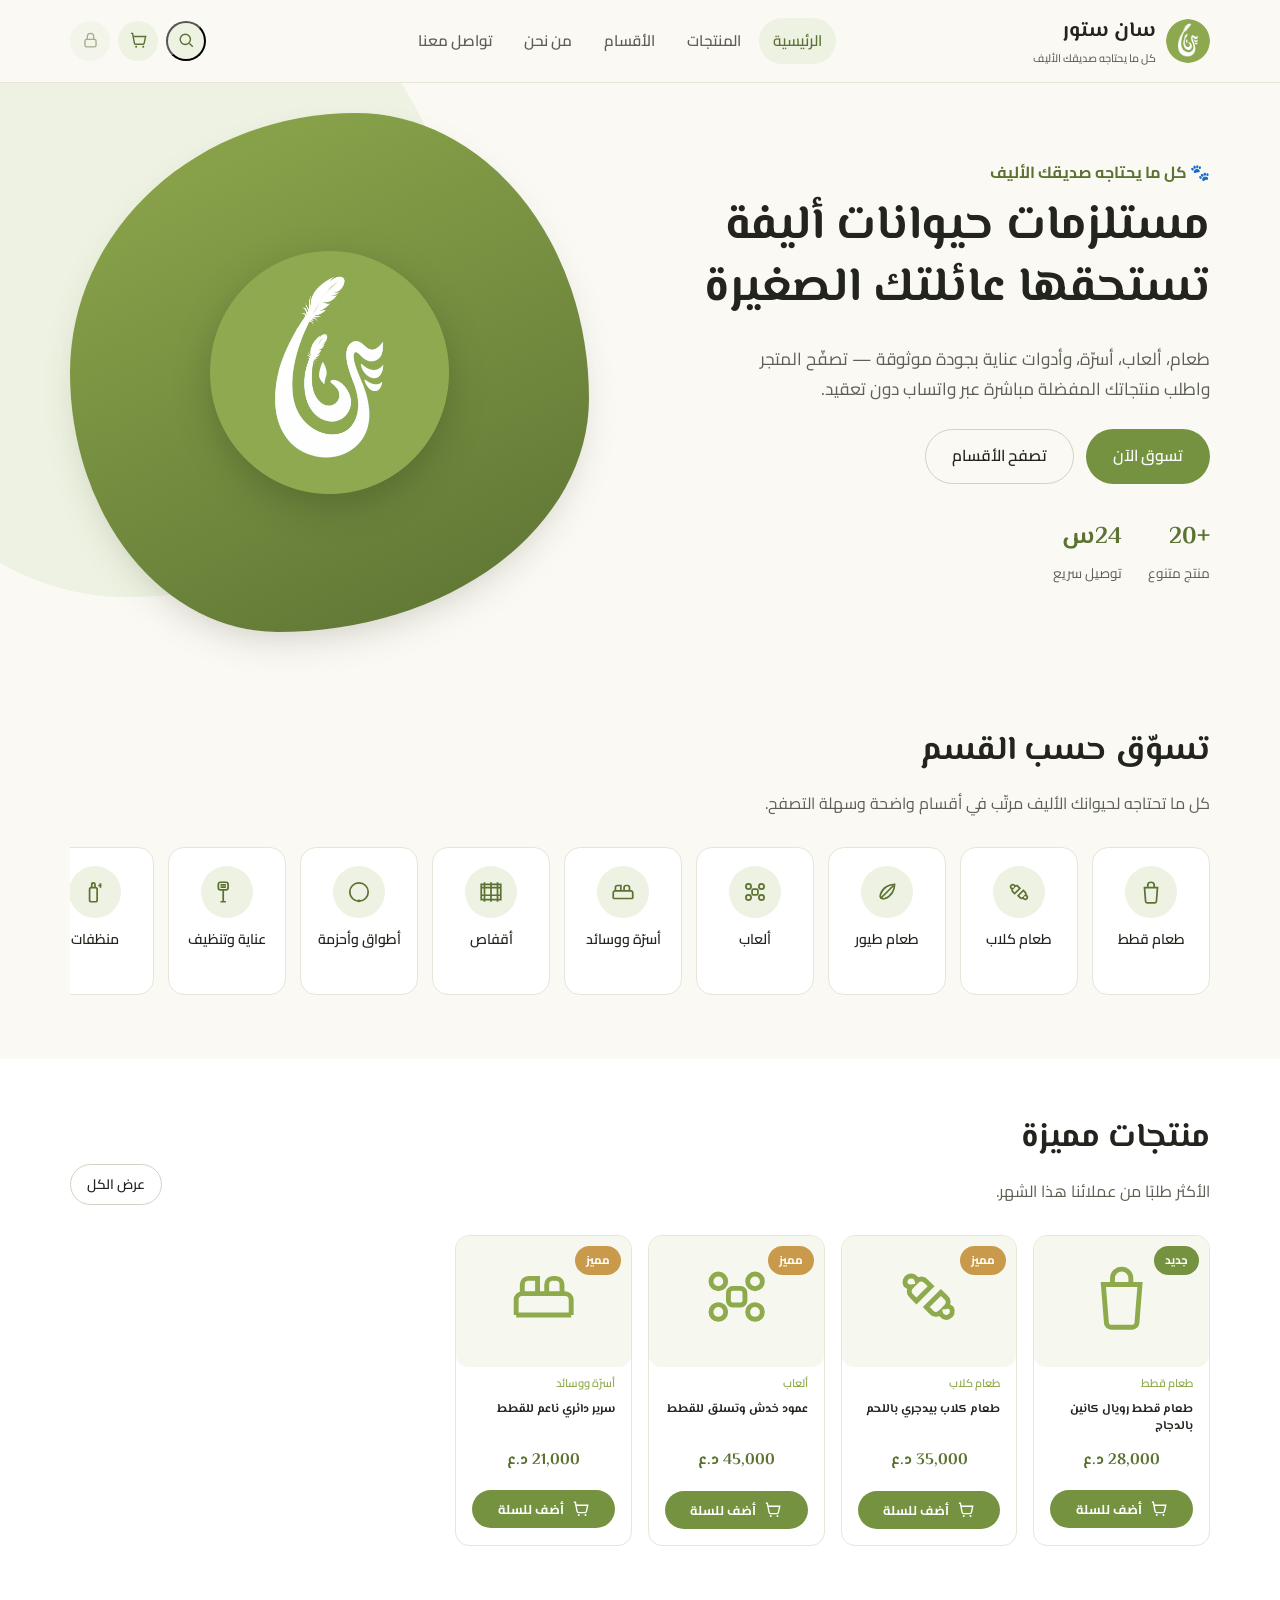
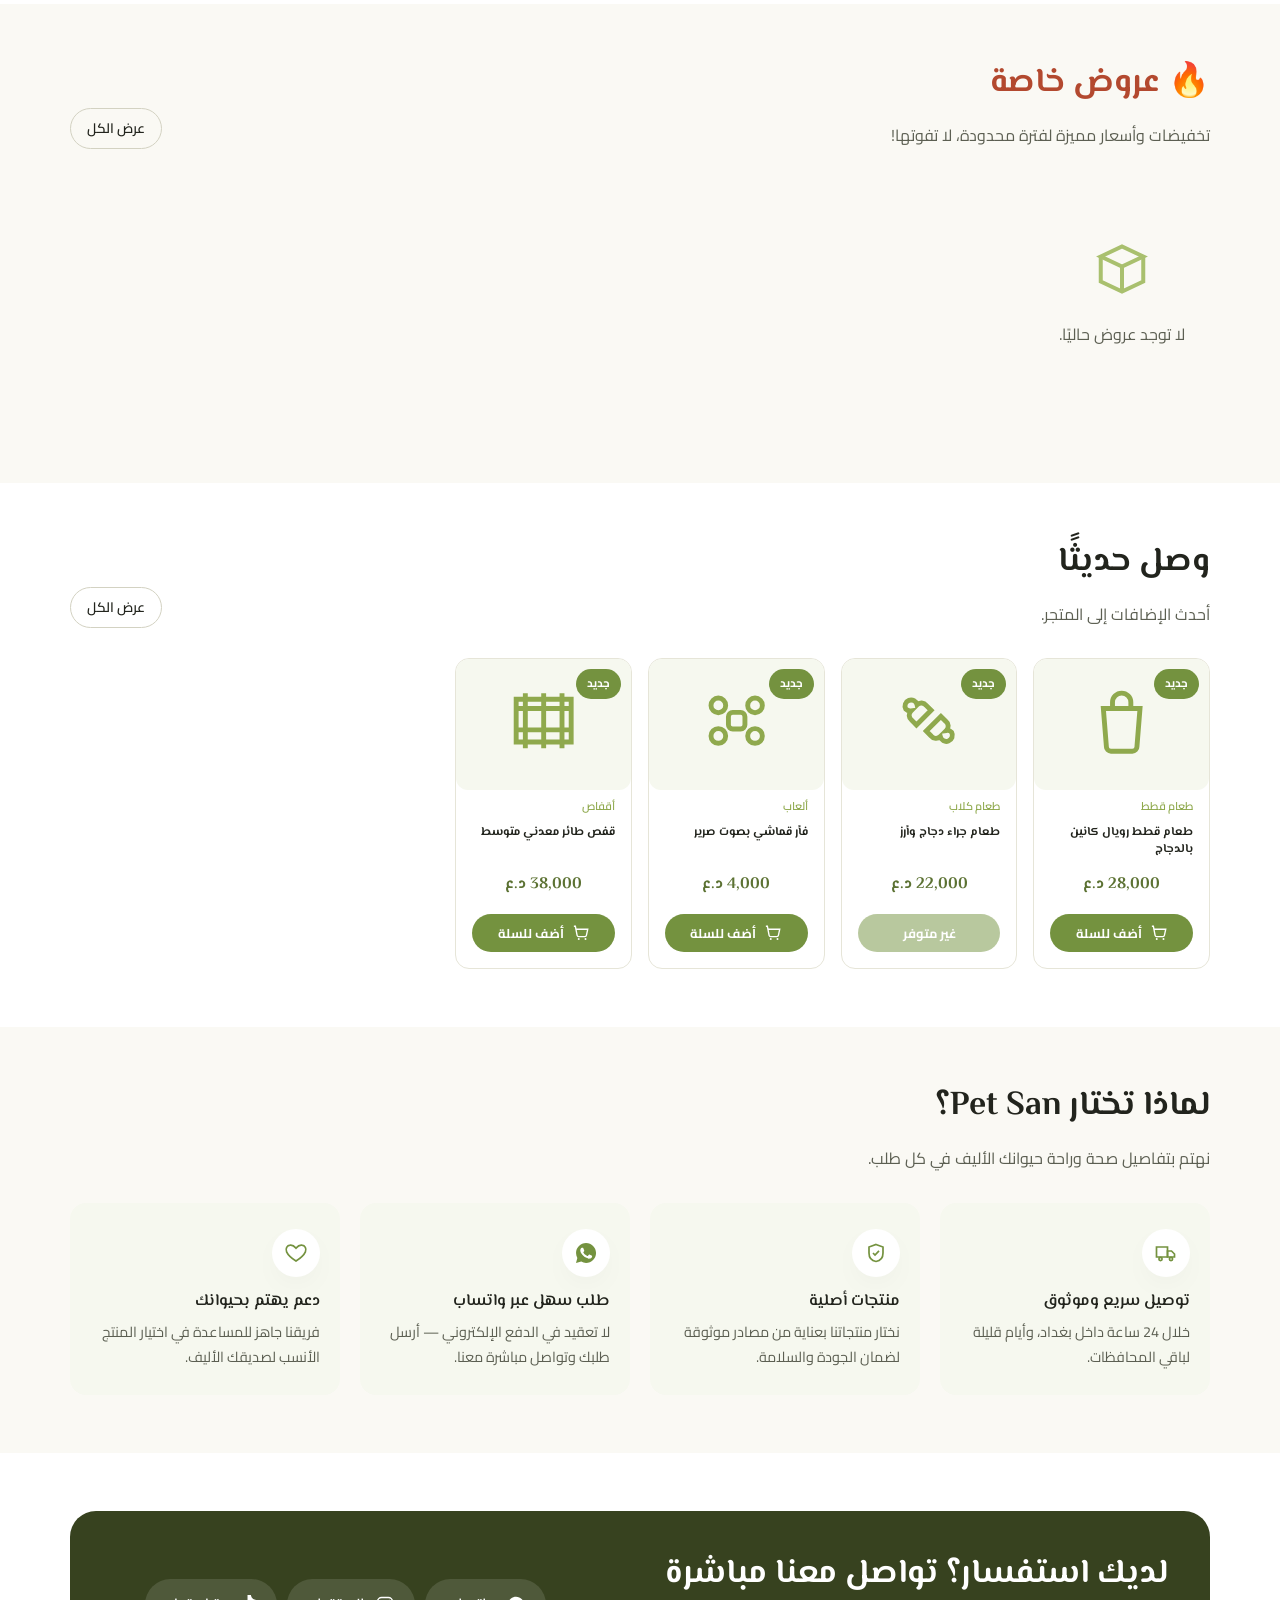
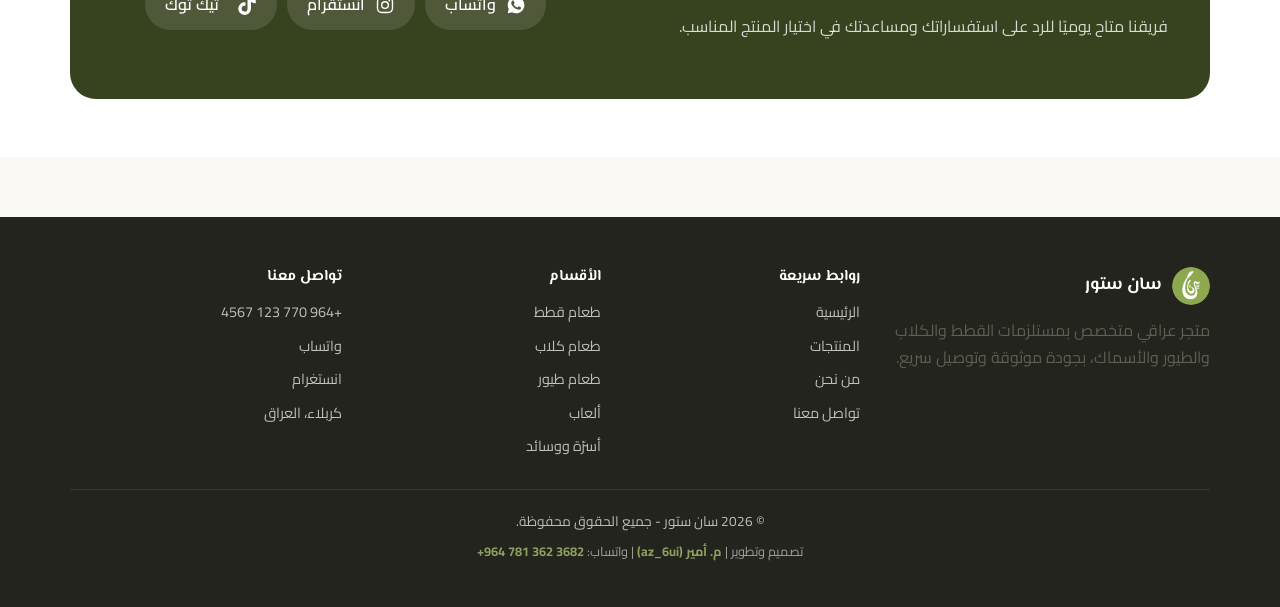
==== commit 6ae76bdd: "Update index.html" ====
--- a/index.html
+++ b/index.html
@@ -1,6 +1,15 @@
 <!DOCTYPE html>
 <html lang="ar" dir="rtl">
 <head>
+  <!-- Google tag (gtag.js) -->
+<script async src="https://www.googletagmanager.com/gtag/js?id=G-QZZ06E5B02"></script>
+<script>
+  window.dataLayer = window.dataLayer || [];
+  function gtag(){dataLayer.push(arguments);}
+  gtag('js', new Date());
+
+  gtag('config', 'G-QZZ06E5B02');
+</script>
   <meta name="viewport" content="width=device-width, initial-scale=1.0">
   <meta charset="UTF-8">
   <meta http-equiv="Cache-Control" content="no-cache, no-store, must-revalidate">
